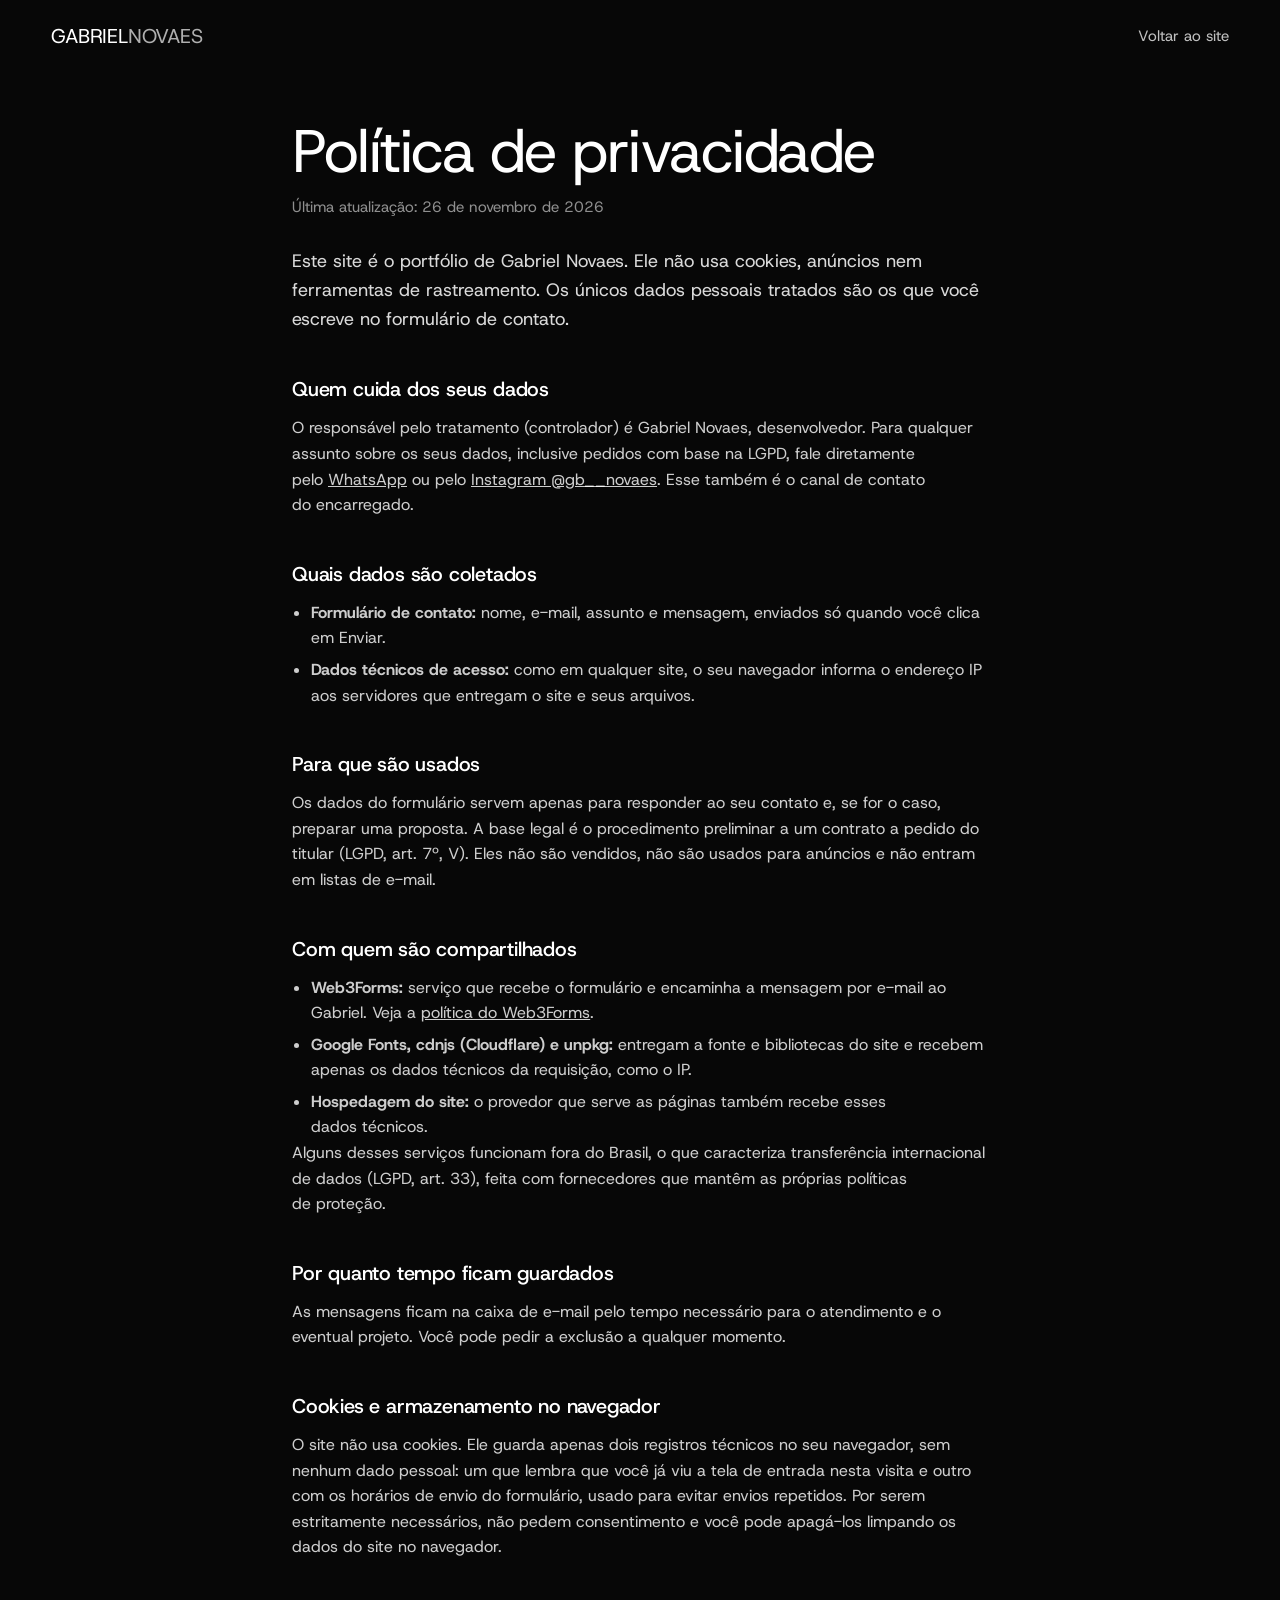
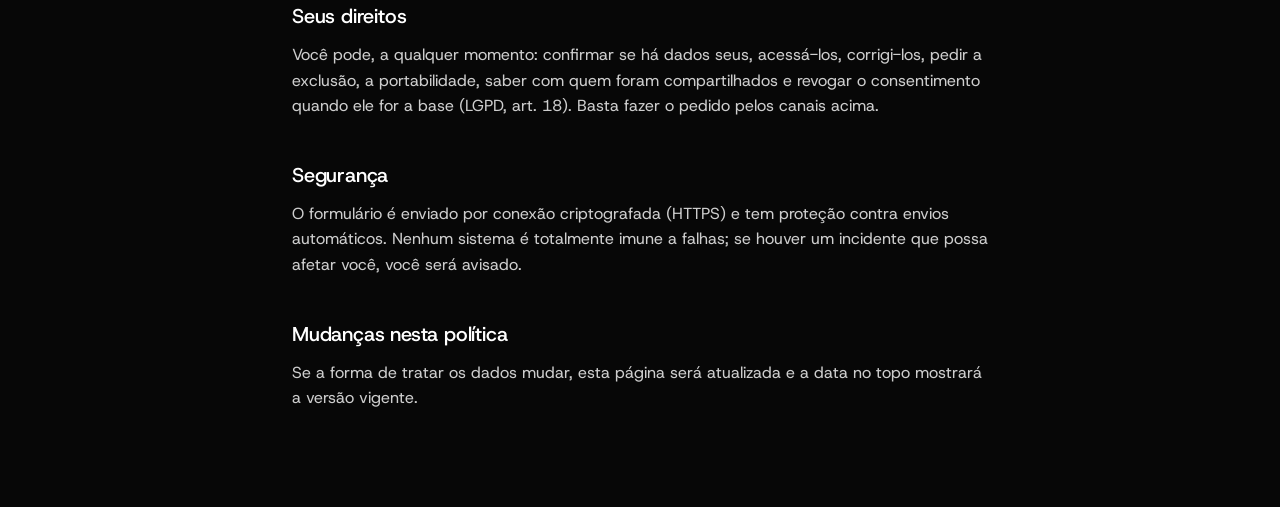
==== privacidade.html @ 8d1af0f1 "Adiciona política de privacidade e robots.txt - privacidade.html: controlador, dados do formulário, " ====
<!doctype html>
<html lang="pt-BR">
<head>
  <meta charset="utf-8" />
  <meta name="viewport" content="width=device-width, initial-scale=1" />
  <title>Política de privacidade — Gabriel Novaes</title>
  <meta name="description" content="Como o portfólio de Gabriel Novaes trata os dados enviados pelo formulário de contato e quais serviços de terceiros o site usa." />
  <meta name="theme-color" content="#070707" />
  <link rel="icon" href="data:image/svg+xml,%3Csvg xmlns='http://www.w3.org/2000/svg' viewBox='0 0 32 32'%3E%3Crect width='32' height='32' rx='16' fill='%23E0141E'/%3E%3Ctext x='16' y='22' text-anchor='middle' font-family='Arial,sans-serif' font-size='17' fill='%23ffffff'%3EG%3C/text%3E%3C/svg%3E" />
  <link rel="preconnect" href="https://fonts.googleapis.com" />
  <link rel="preconnect" href="https://fonts.gstatic.com" crossorigin />
  <link href="https://fonts.googleapis.com/css2?family=Host+Grotesk:wght@400;500&display=swap" rel="stylesheet" />
  <style>
    :root { --red: #e0141e; }
    *, *::before, *::after { box-sizing: border-box; margin: 0; padding: 0; }
    html, body { background: #070707; color: #fff; }
    body { font-family: "Host Grotesk", Arial, sans-serif; line-height: 1.6; -webkit-font-smoothing: antialiased; }
    a { color: inherit; }
    a:focus-visible { outline: 2px solid #fff; outline-offset: 3px; border-radius: 4px; }
    header { display: flex; justify-content: space-between; align-items: center; padding: 24px 4vw; }
    .logo { display: inline-flex; font-size: 20px; line-height: 1; letter-spacing: -0.01em; text-decoration: none; }
    .logo span + span { color: #afafaf; }
    .back { font-size: 15px; color: rgba(255,255,255,.75); text-decoration: none; }
    .back:hover { color: #fff; }
    main { max-width: 46rem; margin: 0 auto; padding: 48px 20px 96px; }
    h1 { font-weight: 400; font-size: clamp(2.25rem, 6vw, 3.75rem); line-height: 1.05; letter-spacing: -0.025em; text-wrap: balance; }
    .updated { margin-top: 12px; color: rgba(255,255,255,.55); font-size: 15px; }
    h2 { font-weight: 500; font-size: 20px; margin: 40px 0 10px; letter-spacing: -0.01em; }
    p, li { color: rgba(255,255,255,.8); text-wrap: pretty; }
    p + p { margin-top: 10px; }
    ul { margin: 8px 0 0 1.2em; }
    li + li { margin-top: 6px; }
    .lead { margin-top: 28px; font-size: 18px; color: rgba(255,255,255,.85); }
  </style>
</head>
<body>
  <header>
    <a class="logo" href="index.html" aria-label="Gabriel Novaes, início"><span>GABRIEL</span><span>NOVAES</span></a>
    <a class="back" href="index.html">Voltar ao site</a>
  </header>
  <main>
    <h1>Política de privacidade</h1>
    <p class="updated">Última atualização: 26 de novembro de 2026</p>
    <p class="lead">Este site é o portfólio de Gabriel Novaes. Ele não usa cookies, anúncios nem ferramentas de rastreamento. Os únicos dados pessoais tratados são os que você escreve no formulário de contato.</p>

    <h2>Quem cuida dos seus dados</h2>
    <p>O responsável pelo tratamento (controlador) é Gabriel Novaes, desenvolvedor. Para qualquer assunto sobre os seus dados, inclusive pedidos com base na LGPD, fale diretamente pelo <a href="https://wa.me/5521966588725">WhatsApp</a> ou pelo <a href="https://instagram.com/gb__novaes">Instagram @gb__novaes</a>. Esse também é o canal de contato do encarregado.</p>

    <h2>Quais dados são coletados</h2>
    <ul>
      <li><strong>Formulário de contato:</strong> nome, e-mail, assunto e mensagem, enviados só quando você clica em Enviar.</li>
      <li><strong>Dados técnicos de acesso:</strong> como em qualquer site, o seu navegador informa o endereço IP aos servidores que entregam o site e seus arquivos.</li>
    </ul>

    <h2>Para que são usados</h2>
    <p>Os dados do formulário servem apenas para responder ao seu contato e, se for o caso, preparar uma proposta. A base legal é o procedimento preliminar a um contrato a pedido do titular (LGPD, art. 7º, V). Eles não são vendidos, não são usados para anúncios e não entram em listas de e-mail.</p>

    <h2>Com quem são compartilhados</h2>
    <ul>
      <li><strong>Web3Forms:</strong> serviço que recebe o formulário e encaminha a mensagem por e-mail ao Gabriel. Veja a <a href="https://web3forms.com/privacy">política do Web3Forms</a>.</li>
      <li><strong>Google Fonts, cdnjs (Cloudflare) e unpkg:</strong> entregam a fonte e bibliotecas do site e recebem apenas os dados técnicos da requisição, como o IP.</li>
      <li><strong>Hospedagem do site:</strong> o provedor que serve as páginas também recebe esses dados técnicos.</li>
    </ul>
    <p>Alguns desses serviços funcionam fora do Brasil, o que caracteriza transferência internacional de dados (LGPD, art. 33), feita com fornecedores que mantêm as próprias políticas de proteção.</p>

    <h2>Por quanto tempo ficam guardados</h2>
    <p>As mensagens ficam na caixa de e-mail pelo tempo necessário para o atendimento e o eventual projeto. Você pode pedir a exclusão a qualquer momento.</p>

    <h2>Cookies e armazenamento no navegador</h2>
    <p>O site não usa cookies. Ele guarda apenas dois registros técnicos no seu navegador, sem nenhum dado pessoal: um que lembra que você já viu a tela de entrada nesta visita e outro com os horários de envio do formulário, usado para evitar envios repetidos. Por serem estritamente necessários, não pedem consentimento e você pode apagá-los limpando os dados do site no navegador.</p>

    <h2>Seus direitos</h2>
    <p>Você pode, a qualquer momento: confirmar se há dados seus, acessá-los, corrigi-los, pedir a exclusão, a portabilidade, saber com quem foram compartilhados e revogar o consentimento quando ele for a base (LGPD, art. 18). Basta fazer o pedido pelos canais acima.</p>

    <h2>Segurança</h2>
    <p>O formulário é enviado por conexão criptografada (HTTPS) e tem proteção contra envios automáticos. Nenhum sistema é totalmente imune a falhas; se houver um incidente que possa afetar você, você será avisado.</p>

    <h2>Mudanças nesta política</h2>
    <p>Se a forma de tratar os dados mudar, esta página será atualizada e a data no topo mostrará a versão vigente.</p>
  </main>
</body>
</html>
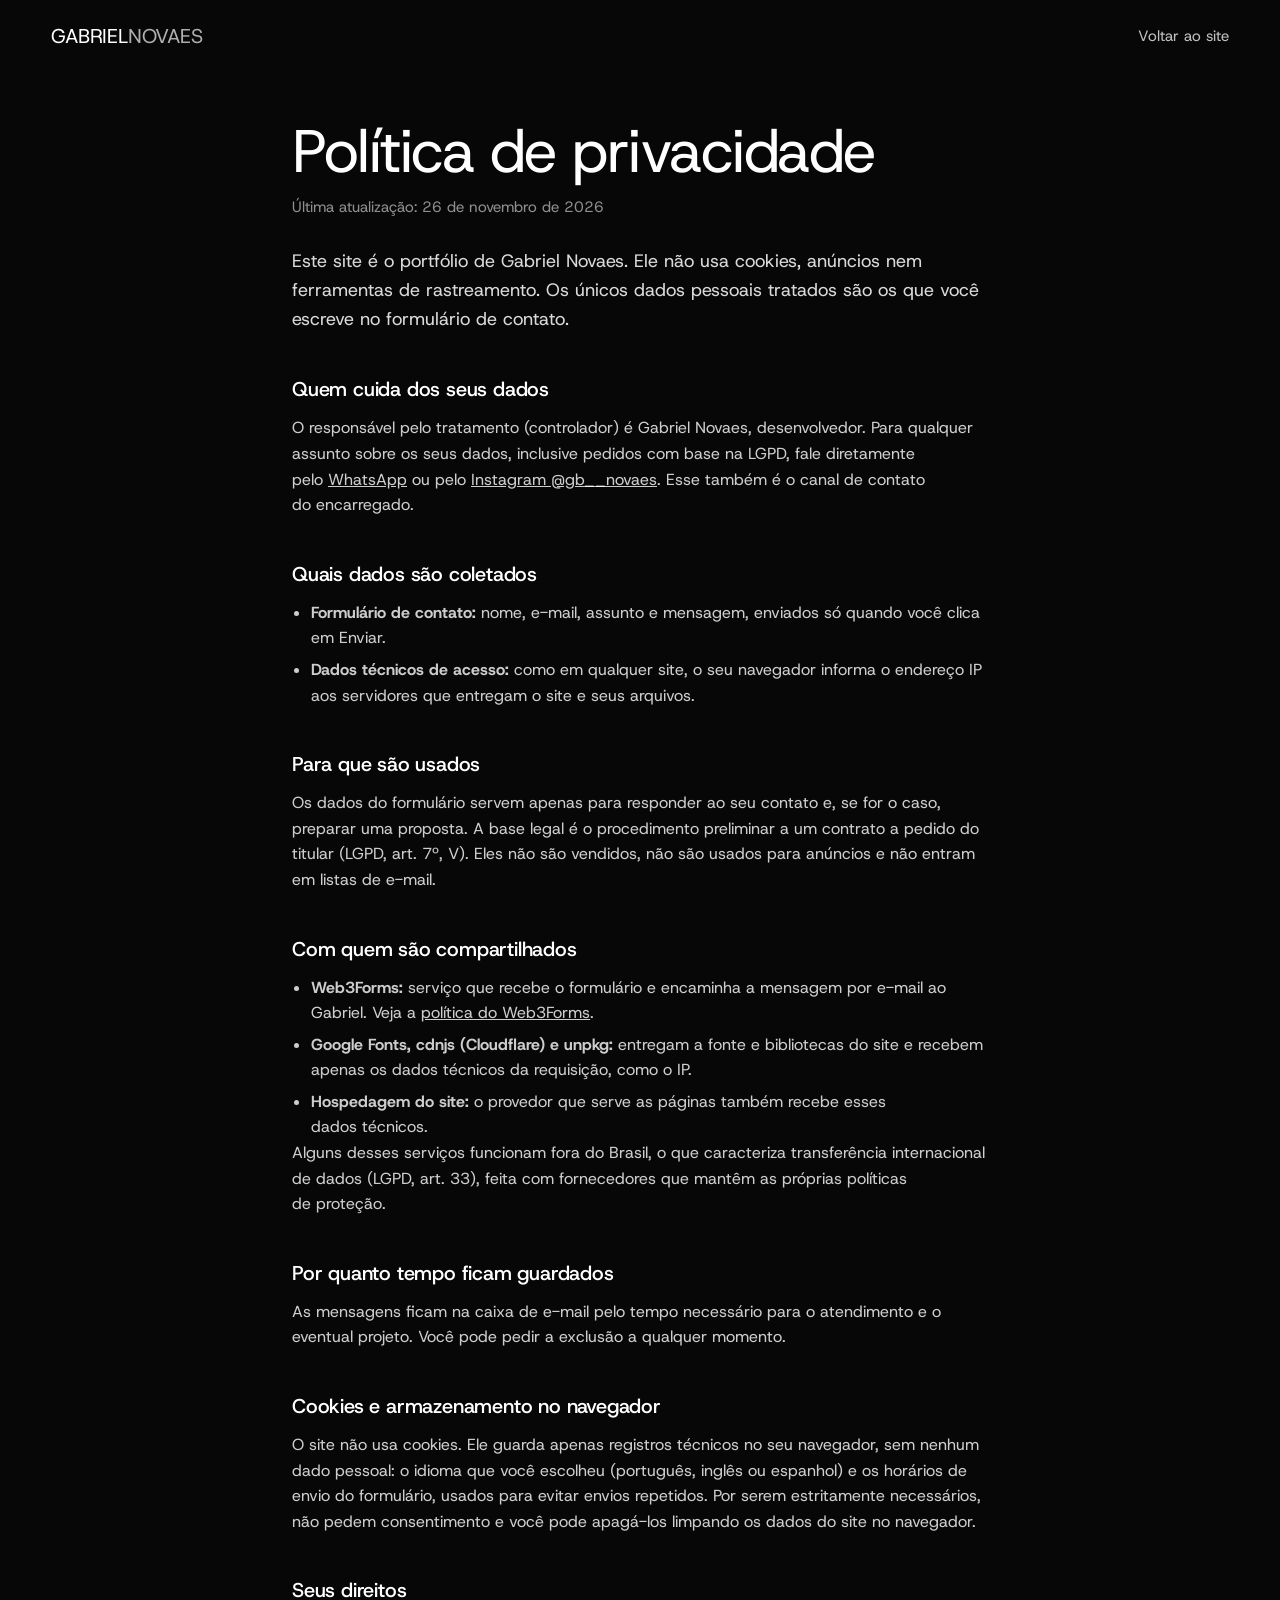
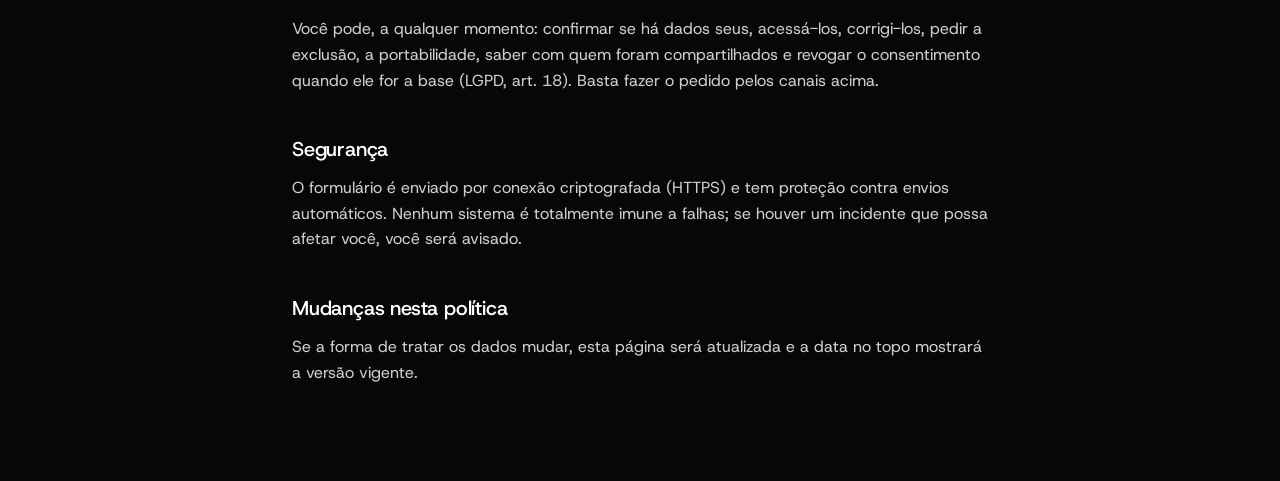
==== commit dc5c02e2: "Site em português, inglês e espanhol, celular sem vídeo e ajustes na entrada - Seletor de idioma com" ====
--- a/privacidade.html
+++ b/privacidade.html
@@ -67,7 +67,7 @@
     <p>As mensagens ficam na caixa de e-mail pelo tempo necessário para o atendimento e o eventual projeto. Você pode pedir a exclusão a qualquer momento.</p>
 
     <h2>Cookies e armazenamento no navegador</h2>
-    <p>O site não usa cookies. Ele guarda apenas dois registros técnicos no seu navegador, sem nenhum dado pessoal: um que lembra que você já viu a tela de entrada nesta visita e outro com os horários de envio do formulário, usado para evitar envios repetidos. Por serem estritamente necessários, não pedem consentimento e você pode apagá-los limpando os dados do site no navegador.</p>
+    <p>O site não usa cookies. Ele guarda apenas registros técnicos no seu navegador, sem nenhum dado pessoal: o idioma que você escolheu (português, inglês ou espanhol) e os horários de envio do formulário, usados para evitar envios repetidos. Por serem estritamente necessários, não pedem consentimento e você pode apagá-los limpando os dados do site no navegador.</p>
 
     <h2>Seus direitos</h2>
     <p>Você pode, a qualquer momento: confirmar se há dados seus, acessá-los, corrigi-los, pedir a exclusão, a portabilidade, saber com quem foram compartilhados e revogar o consentimento quando ele for a base (LGPD, art. 18). Basta fazer o pedido pelos canais acima.</p>
